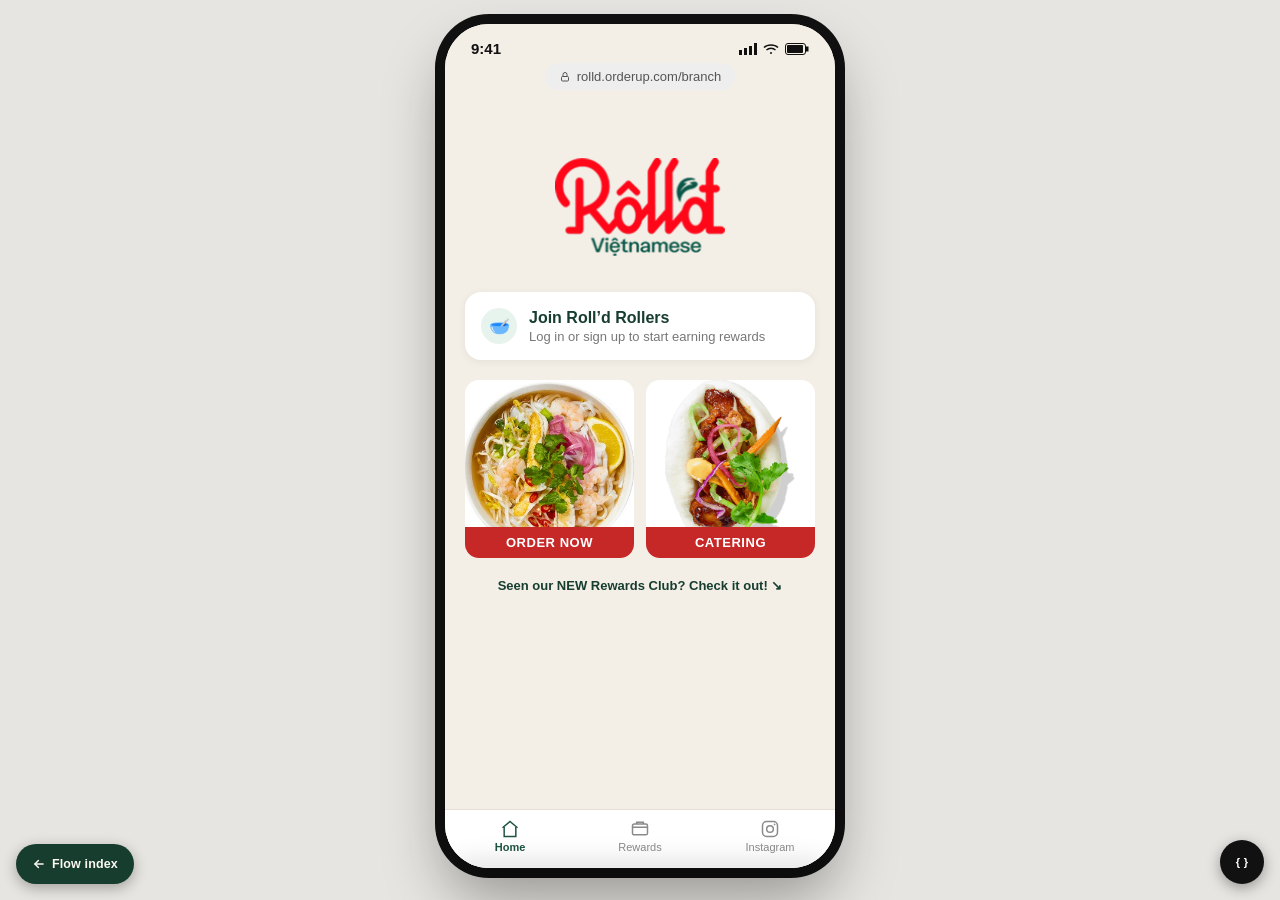
==== index.html @ 36cd0dc1 "Add files via upload" ====
<!DOCTYPE html>
<html lang="en">
<head>
<meta charset="UTF-8">
<meta name="viewport" content="width=device-width, initial-scale=1.0">
<title>Roll'd Prototype</title>
<style>
  :root{
    --green-dark:#173d31;
    --green-mid:#1e5443;
    --green-line:#1e5443;
    --green-pale:#bcdcc0;
    --gold:#e9c96a;
    --cream:#faf5df;
    --sheet-radius:24px;
  }
  *{box-sizing:border-box;}
  html,body{
    margin:0;
    padding:0;
    height:100%;
    background:#e7e5e1;
    font-family:-apple-system,BlinkMacSystemFont,"Segoe UI",Roboto,Arial,sans-serif;
  }
  body{
    display:flex;
    align-items:flex-start;
    justify-content:center;
    min-height:100vh;
    overflow-y:auto;
    padding:24px 0;
  }

  .phone{
    position:relative;
    width:390px;
    height:844px;
    background:#faf7f2;
    border-radius:44px;
    box-shadow:0 30px 60px rgba(0,0,0,.35), 0 0 0 10px #111;
    overflow:hidden;
  }

  .screen{
    position:absolute;
    inset:0;
    display:flex;
    flex-direction:column;
    animation:screen-fade-in .32s cubic-bezier(0.215,0.61,0.355,1);
  }
  @keyframes screen-fade-in{
    from{opacity:0;transform:translateY(6px);}
    to{opacity:1;transform:translateY(0);}
  }
  .screen.hidden{display:none;}
  .hidden{display:none !important;}

  /* ---- status bar ---- */
  .statusbar{
    position:relative;
    z-index:5;
    width:100%;
    display:flex;
    align-items:center;
    justify-content:space-between;
    padding:16px 26px 0;
    font-size:15px;
    font-weight:600;
    color:#111;
  }
  .statusbar .icons{display:flex;align-items:center;gap:6px;}
  .statusbar.on-dark{color:#fff;}

  /* ---- top bar (globe / profile) ---- */
  .topbar{
    position:relative;
    z-index:5;
    width:100%;
    display:flex;
    align-items:center;
    justify-content:space-between;
    padding:14px 20px 0;
  }
  .icon-btn{
    display:flex;
    align-items:center;
    gap:4px;
    border:none;
    cursor:pointer;
    background:rgba(255,255,255,.9);
    border-radius:999px;
    padding:8px 10px;
    box-shadow:0 1px 3px rgba(0,0,0,.15);
  }
  .icon-btn.circle{
    padding:8px;
    border-radius:50%;
  }
  .topbar.on-dark .icon-btn{
    background:rgba(0,0,0,.25);
  }
  .icon-btn svg{display:block;}
  .globe-btn svg:first-child{color:var(--green-mid);}
  .topbar.on-dark .globe-btn svg:first-child,
  .topbar.on-dark .profile-btn svg{color:#fff;}
  .globe-btn svg:first-child, .profile-btn svg{color:var(--green-mid);}

  /* ---- hero ---- */
  .hero{
    position:relative;
    flex:1;
    display:flex;
    flex-direction:column;
    align-items:center;
    padding-top:26px;
    background-image:url("[data-uri]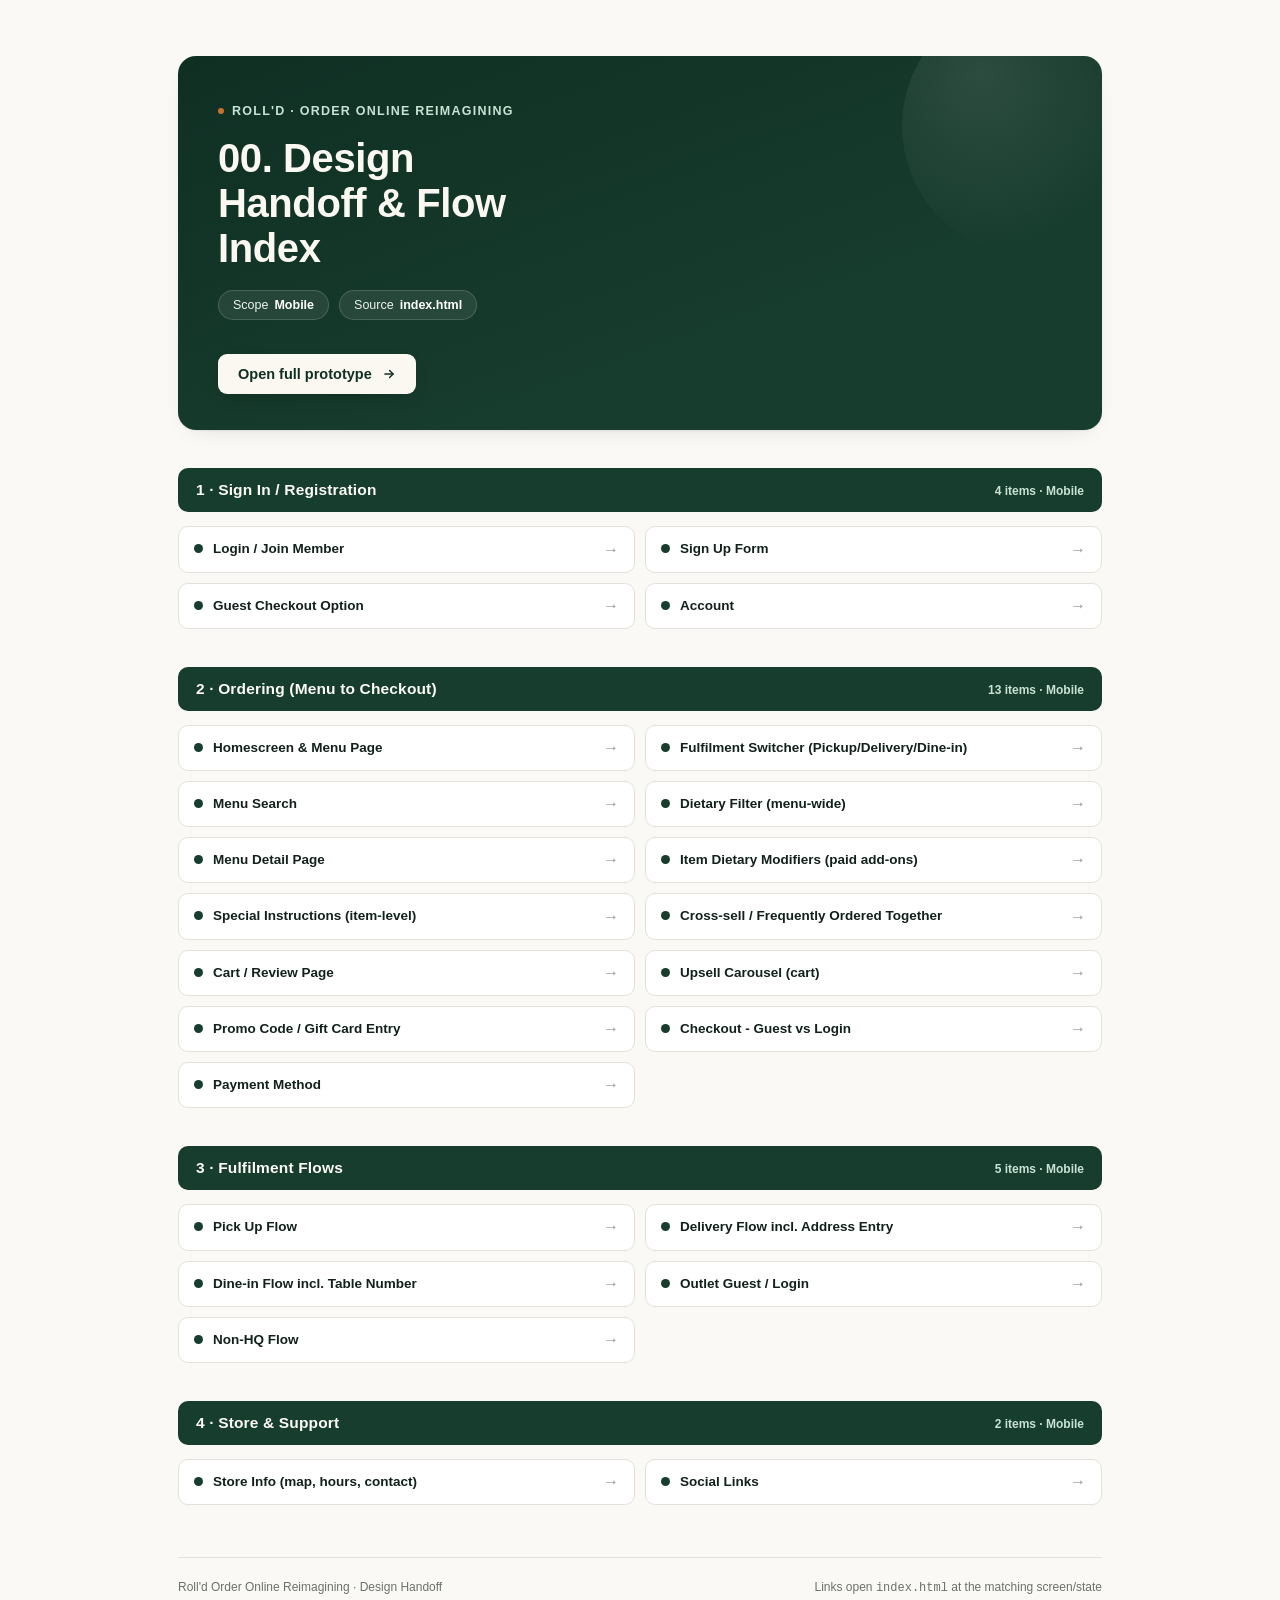
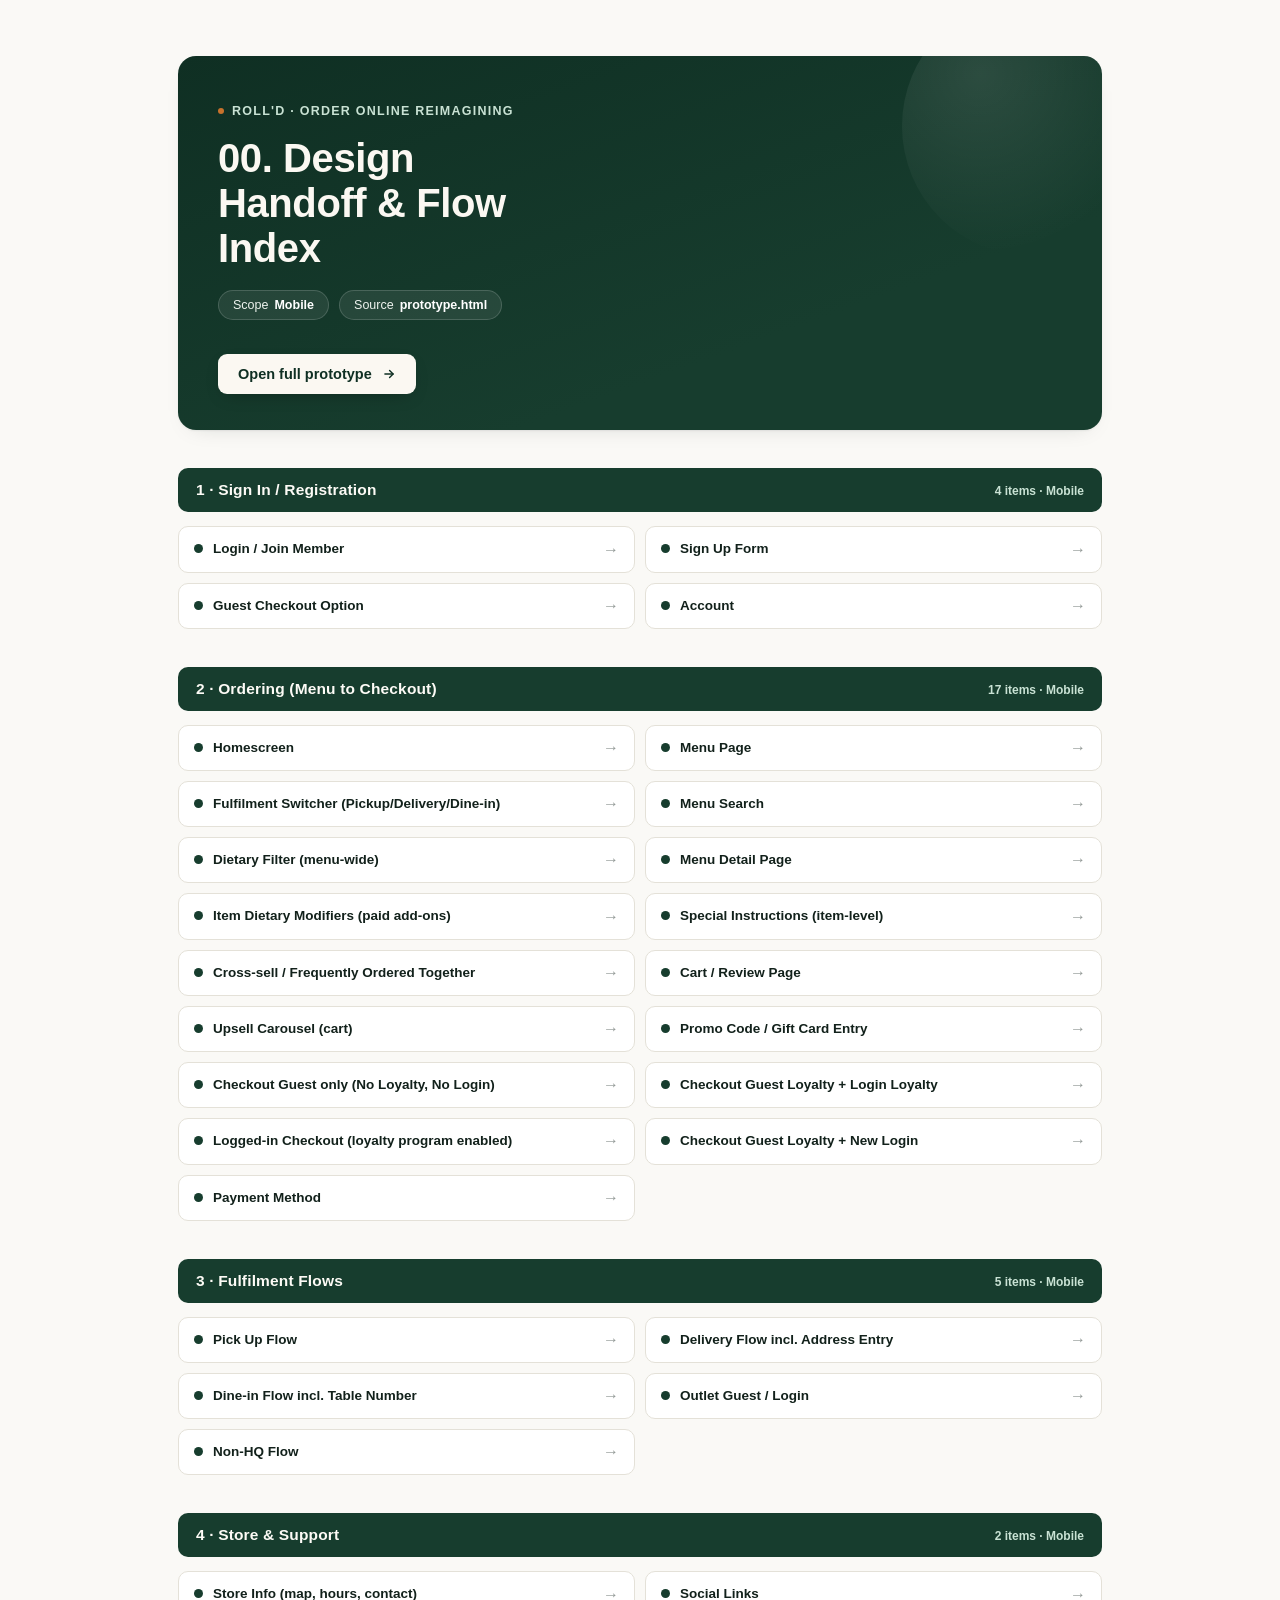
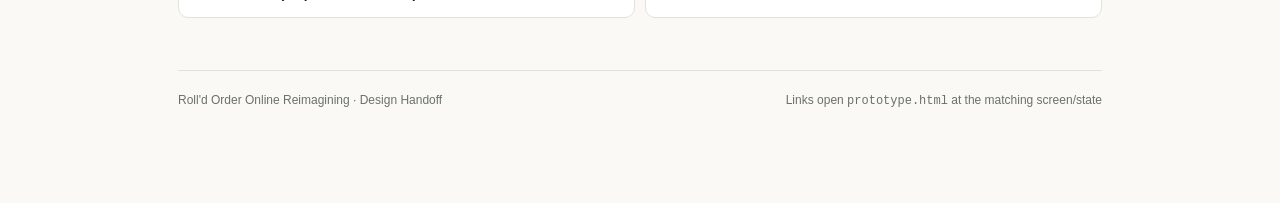
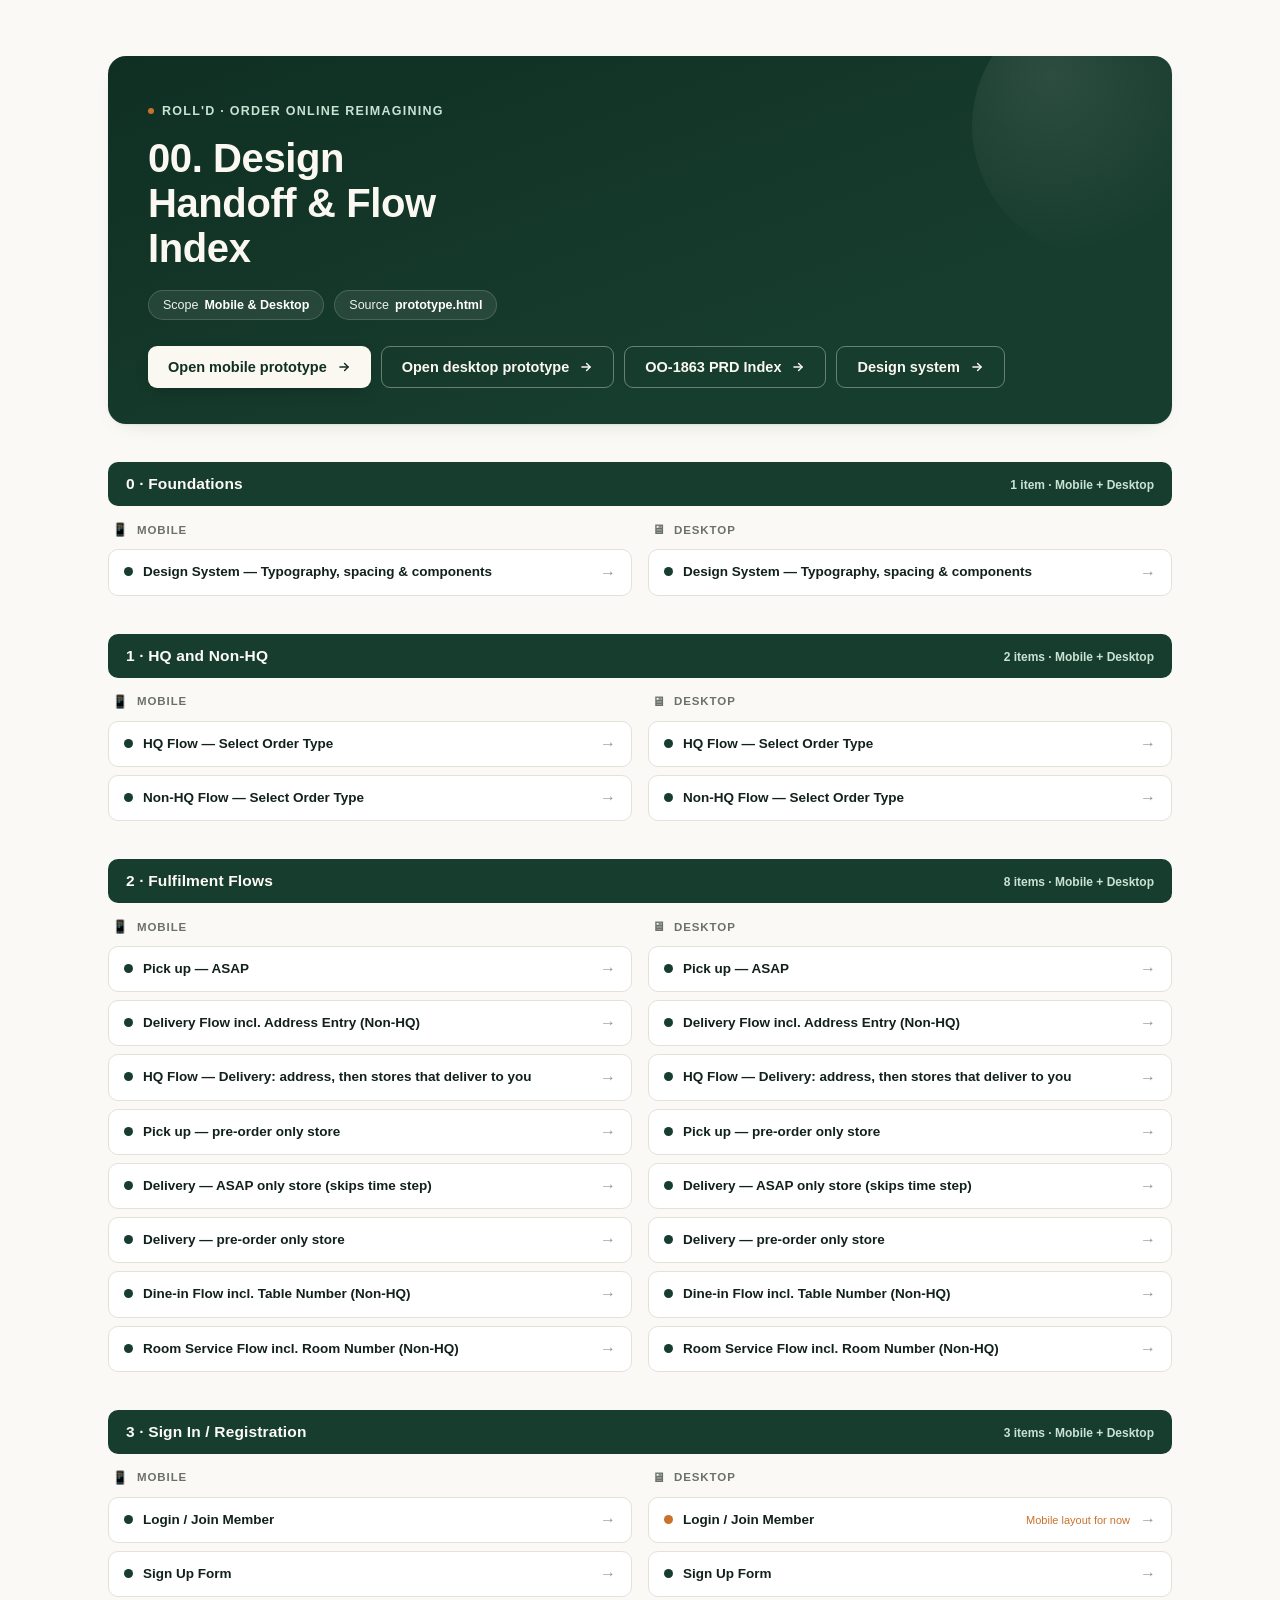
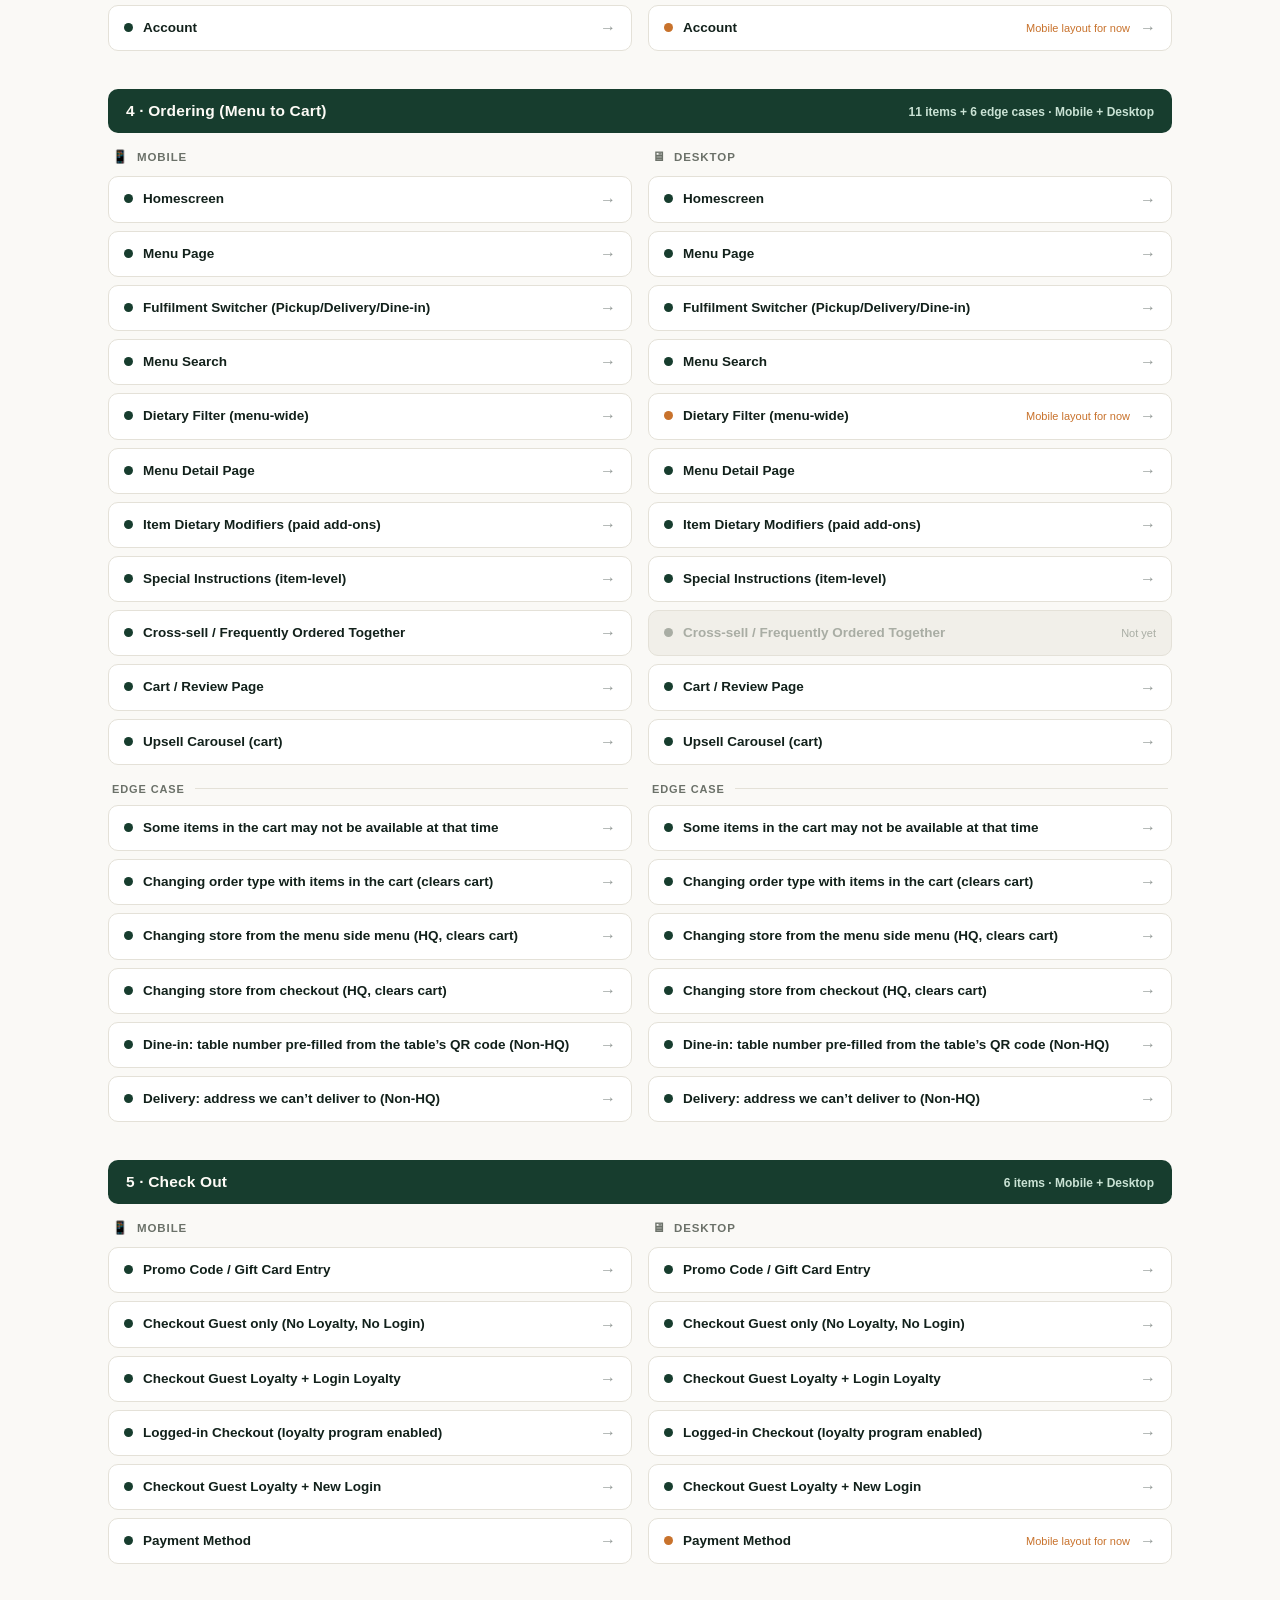
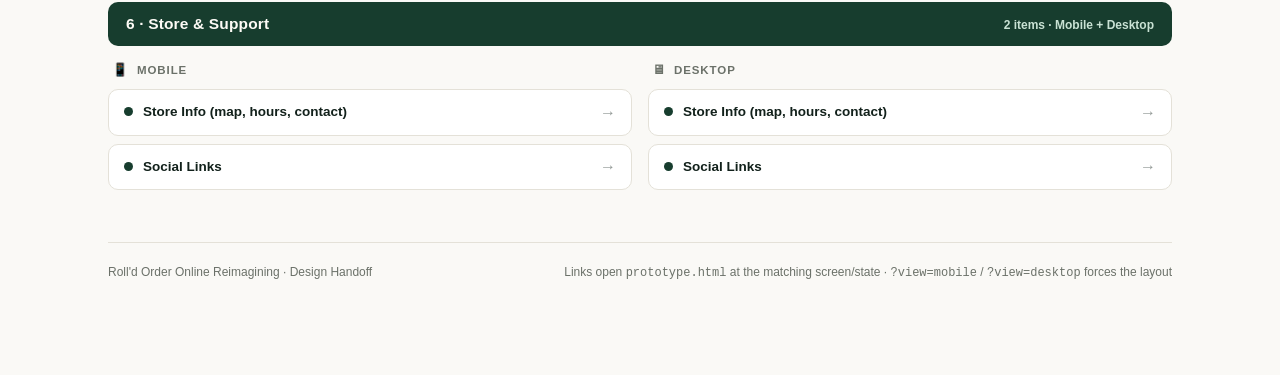
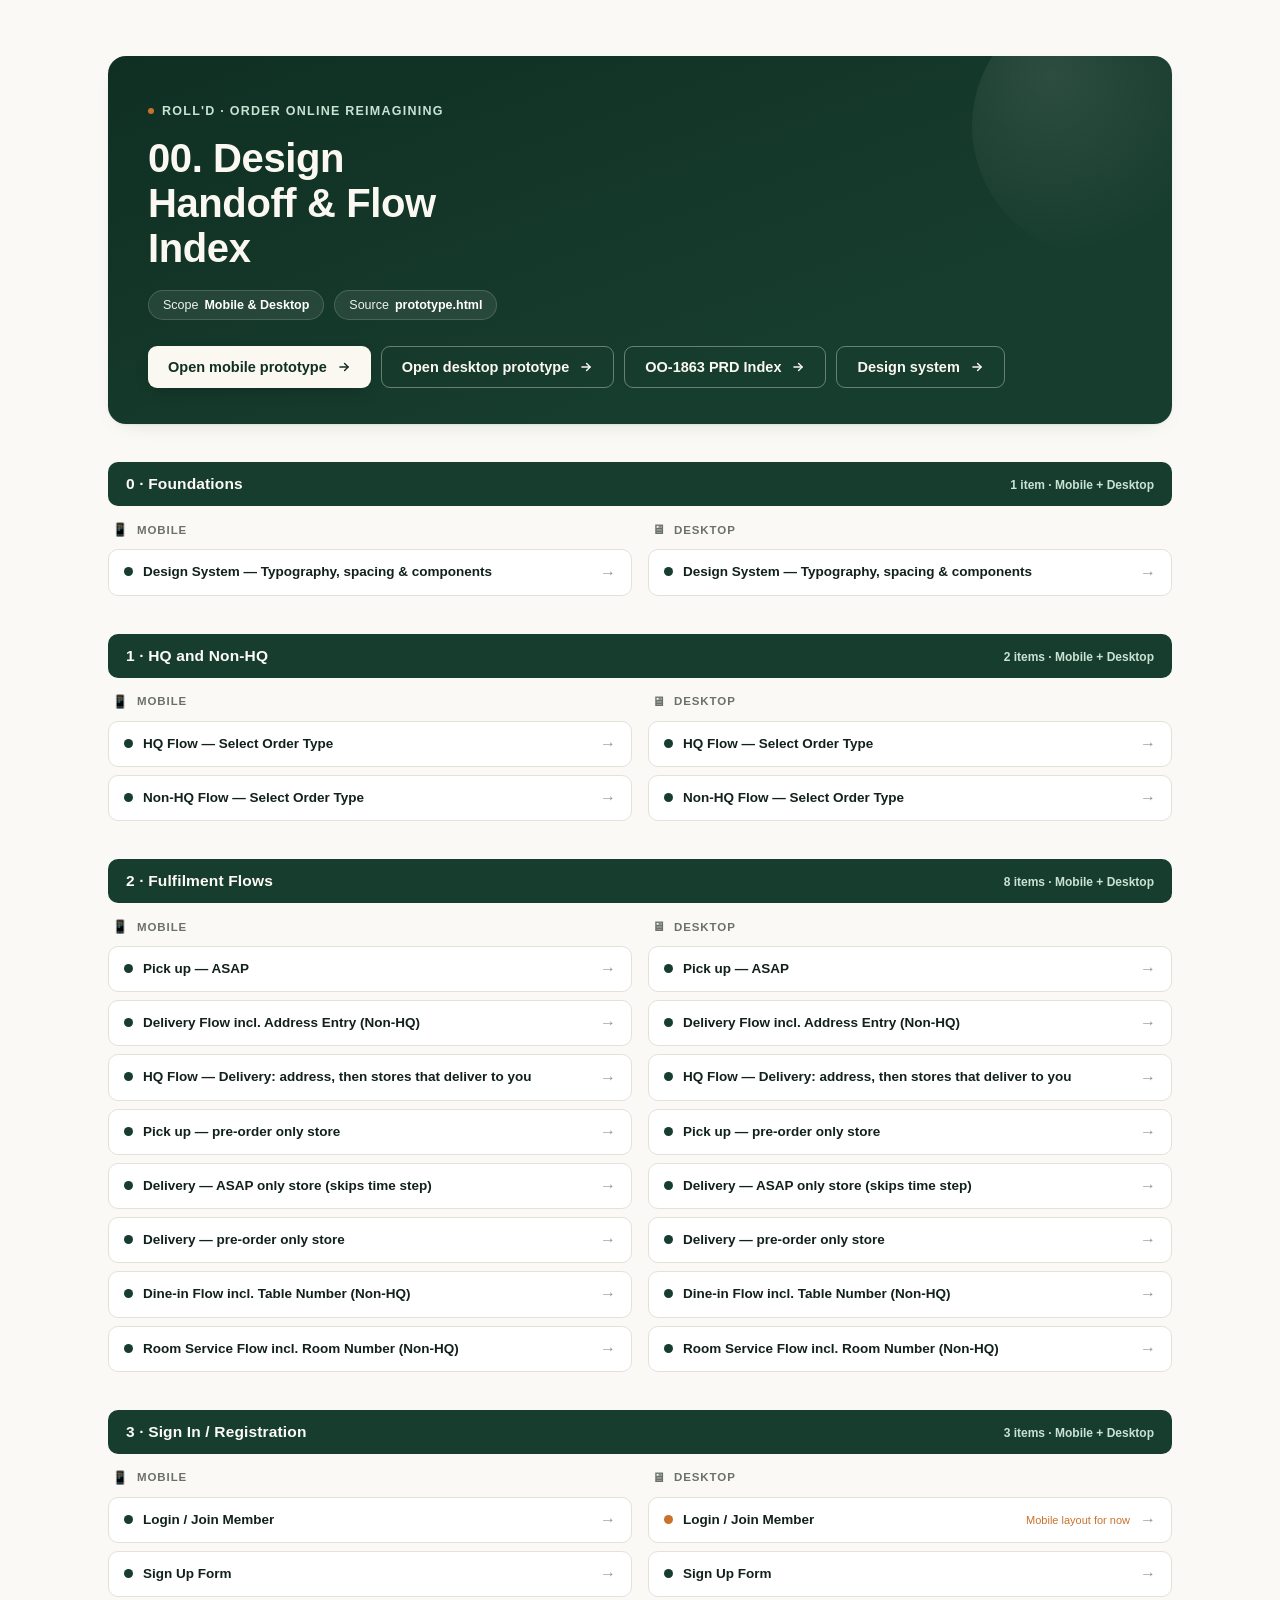
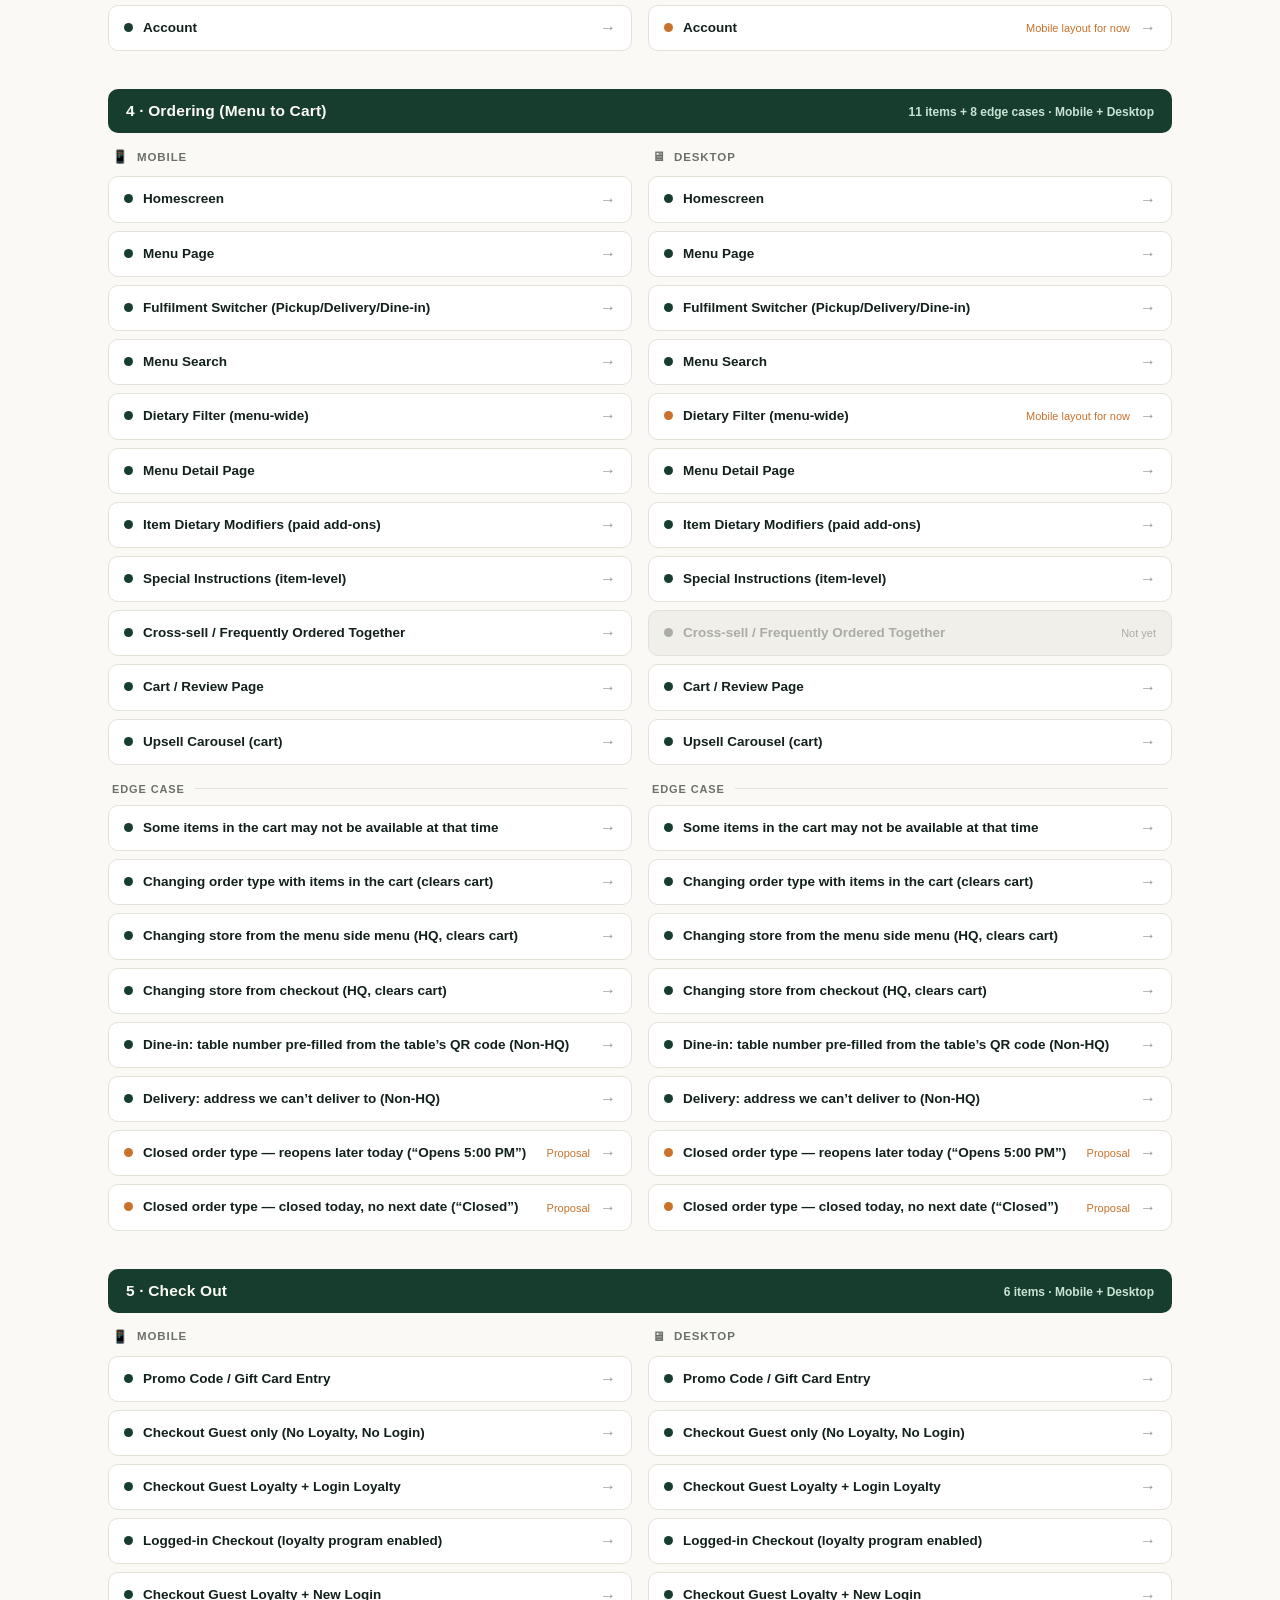
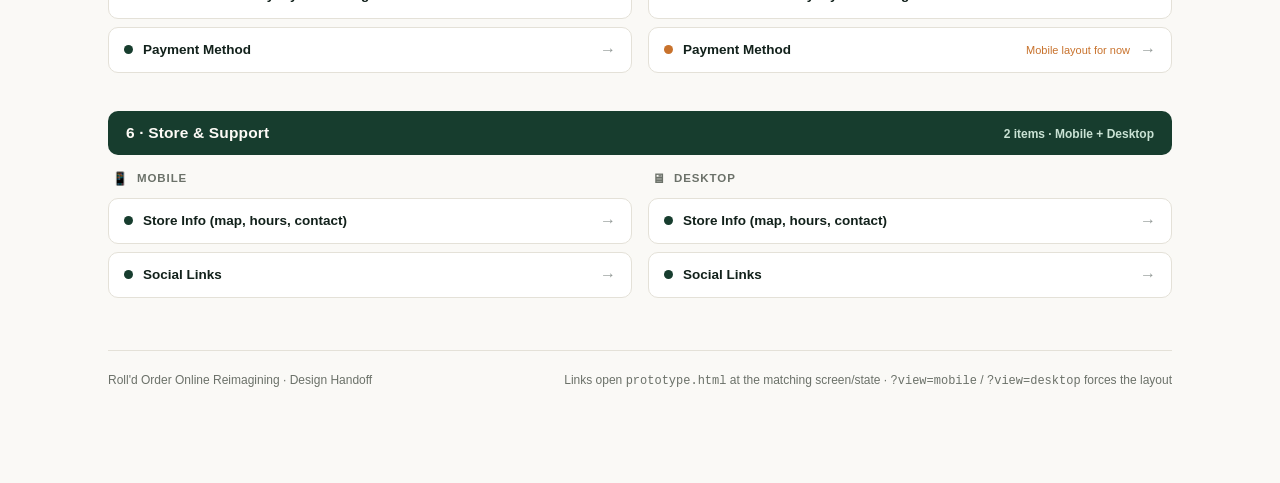
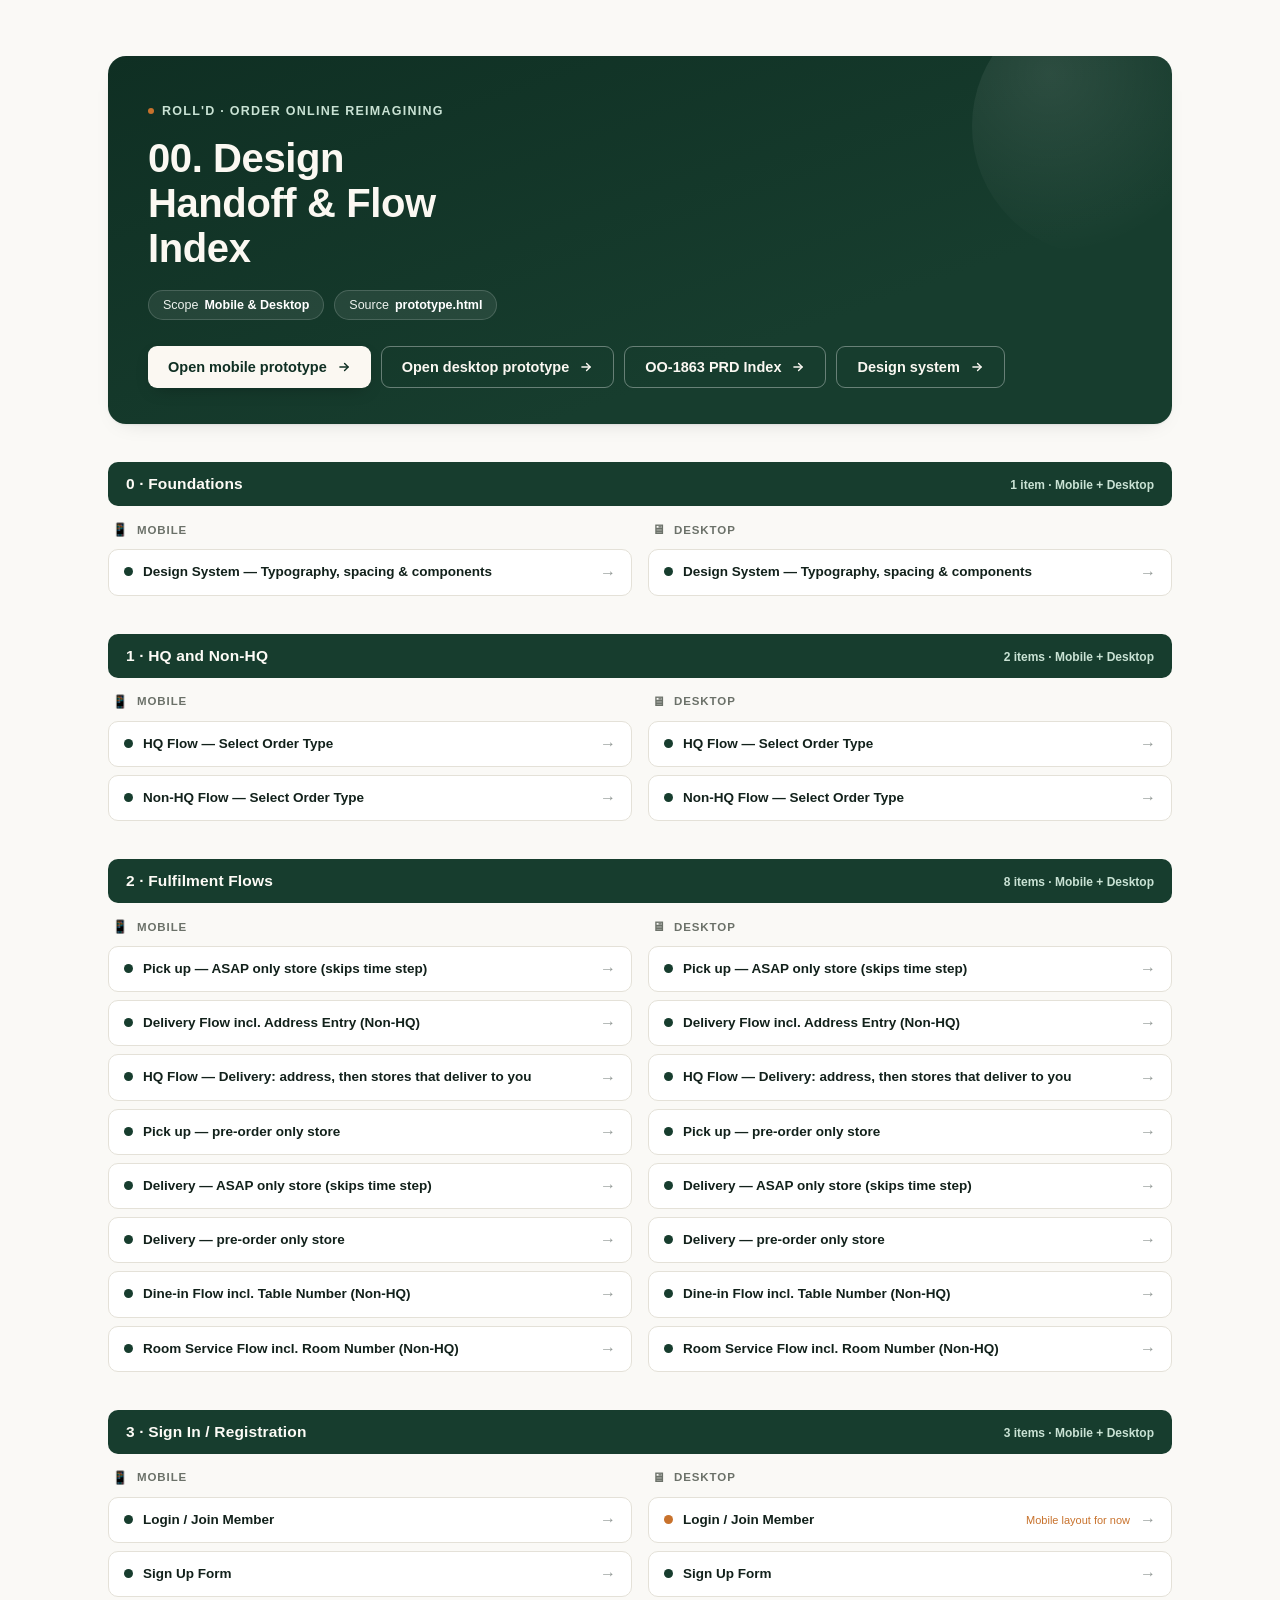
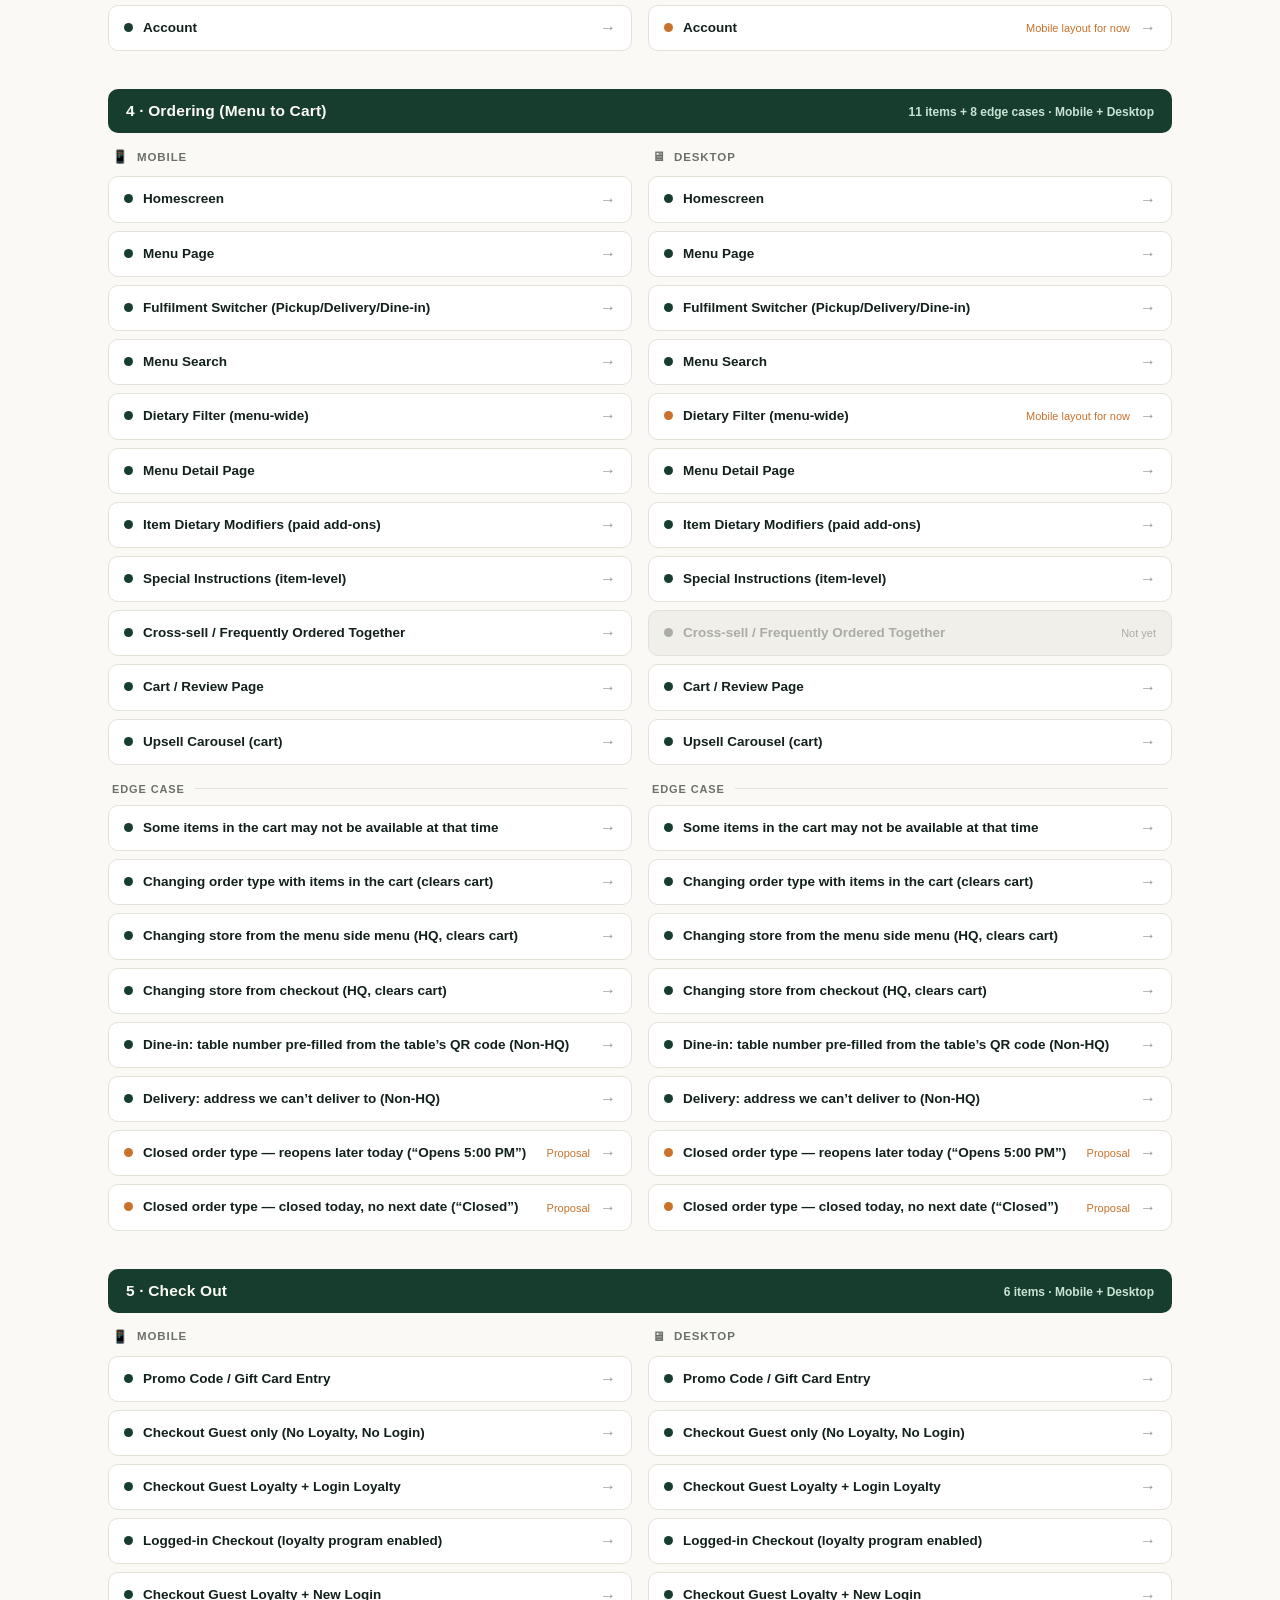
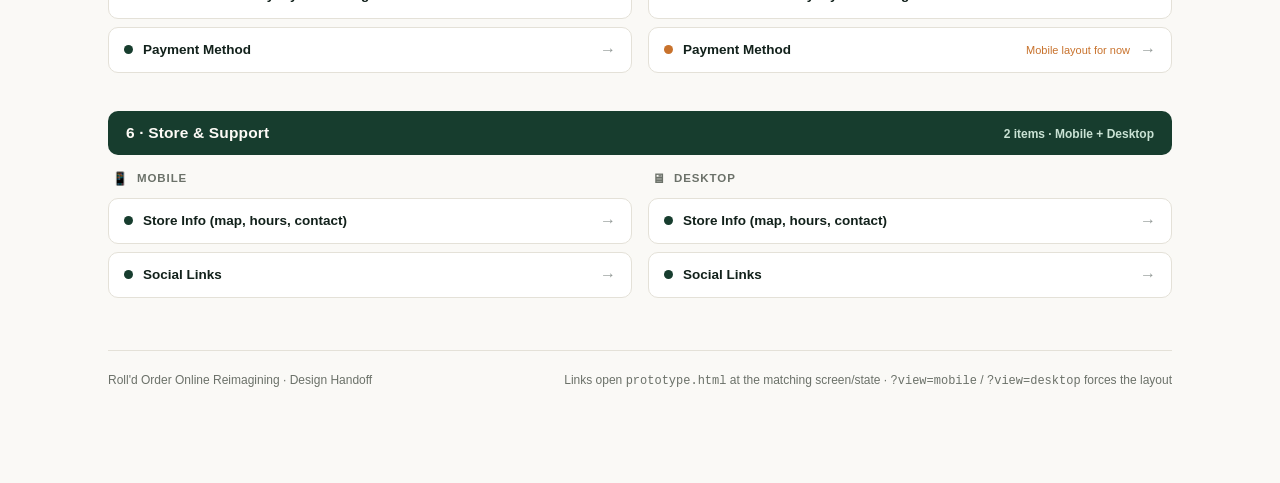
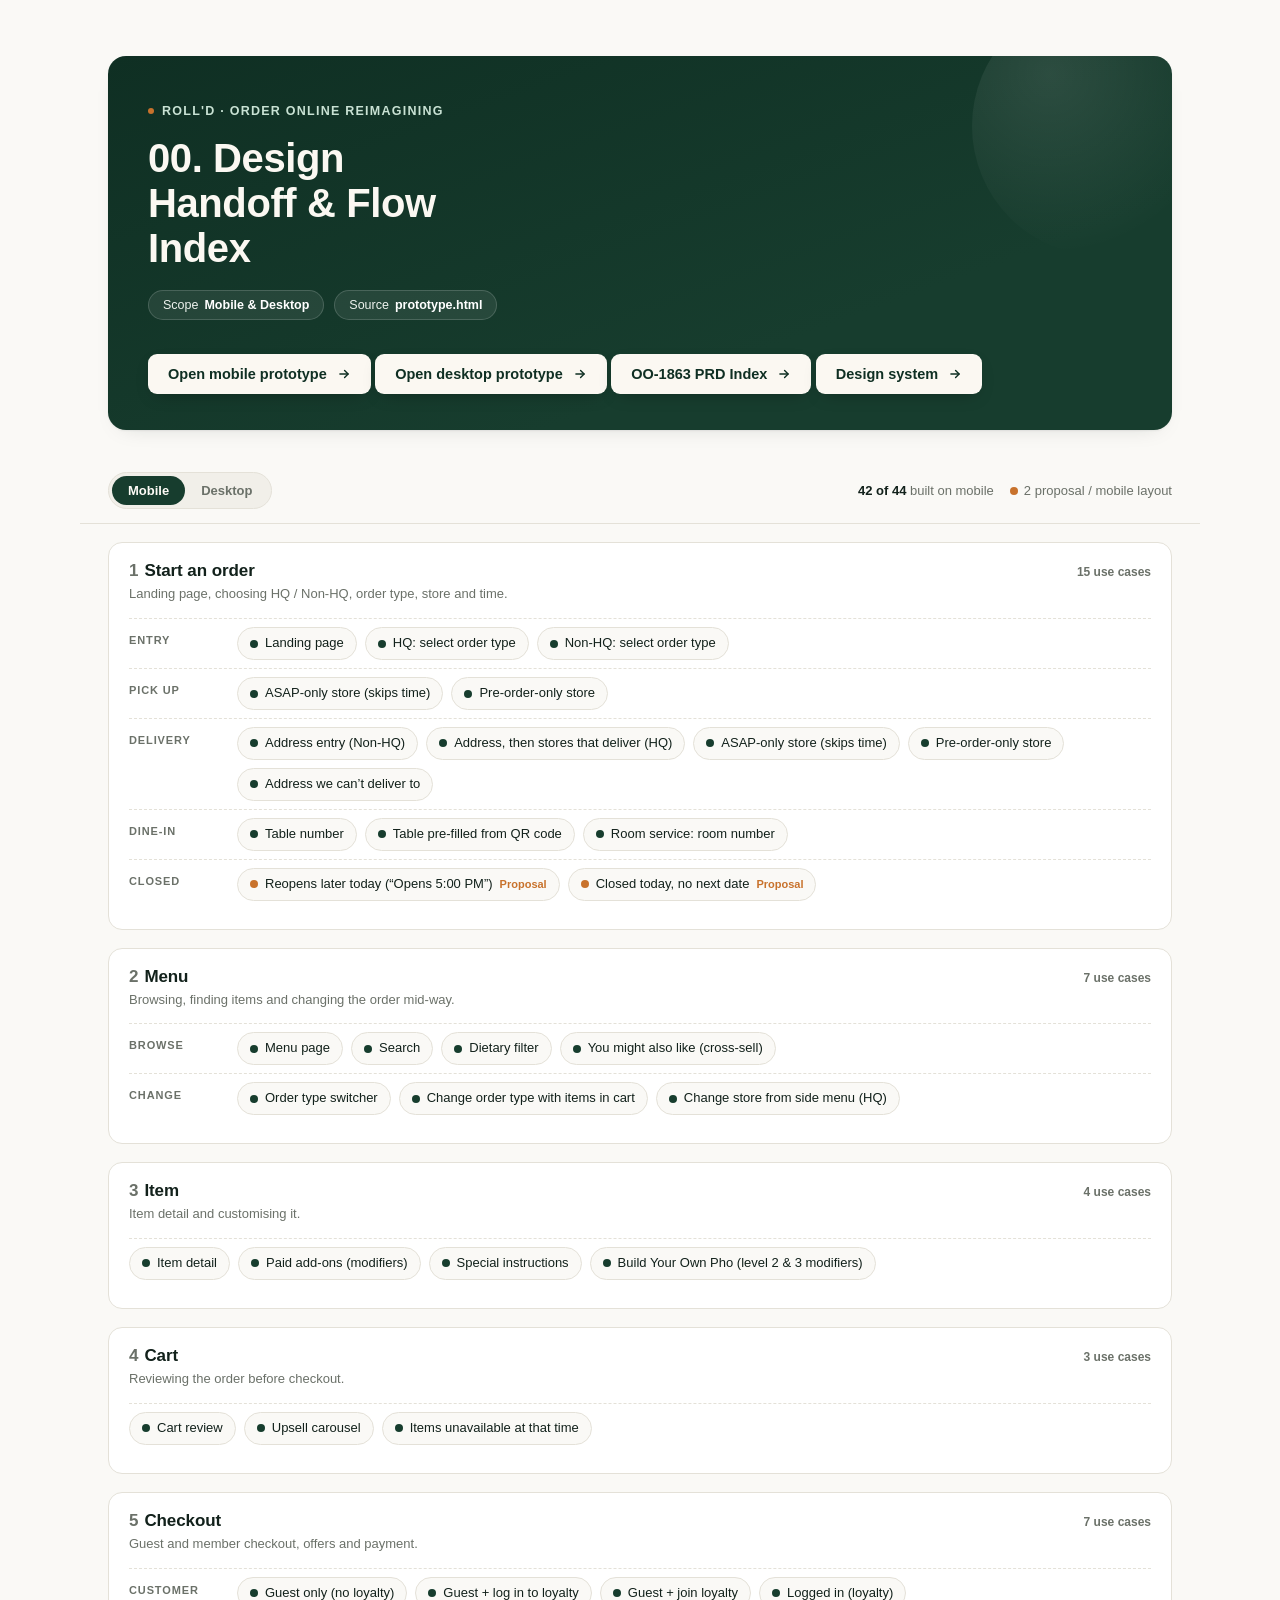
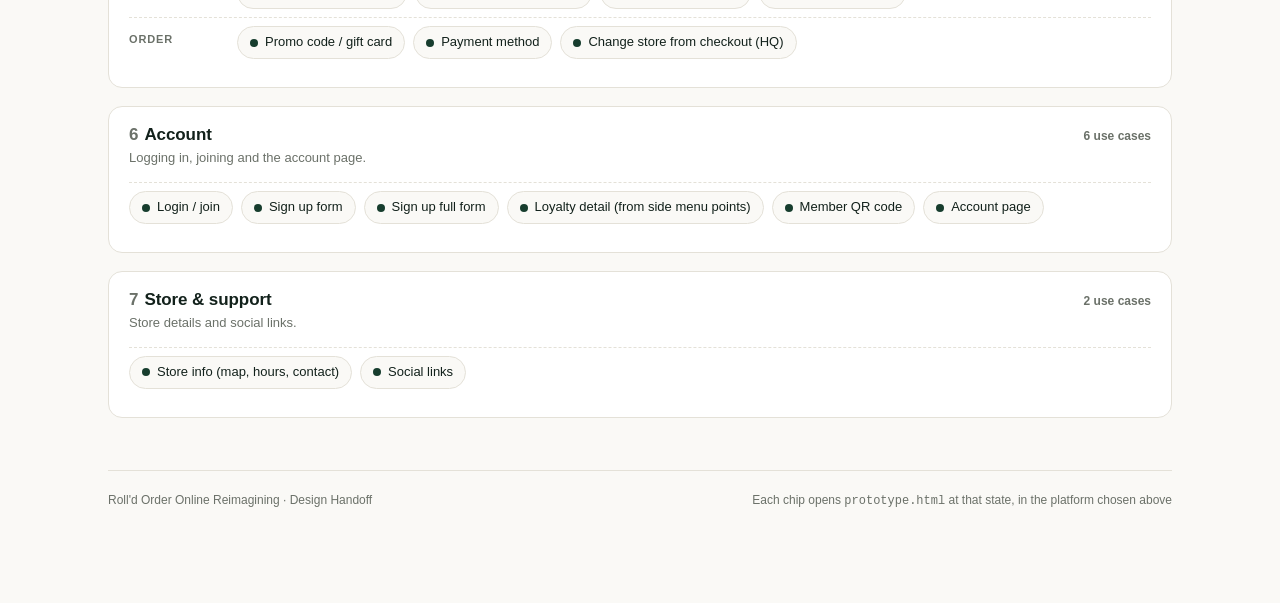
